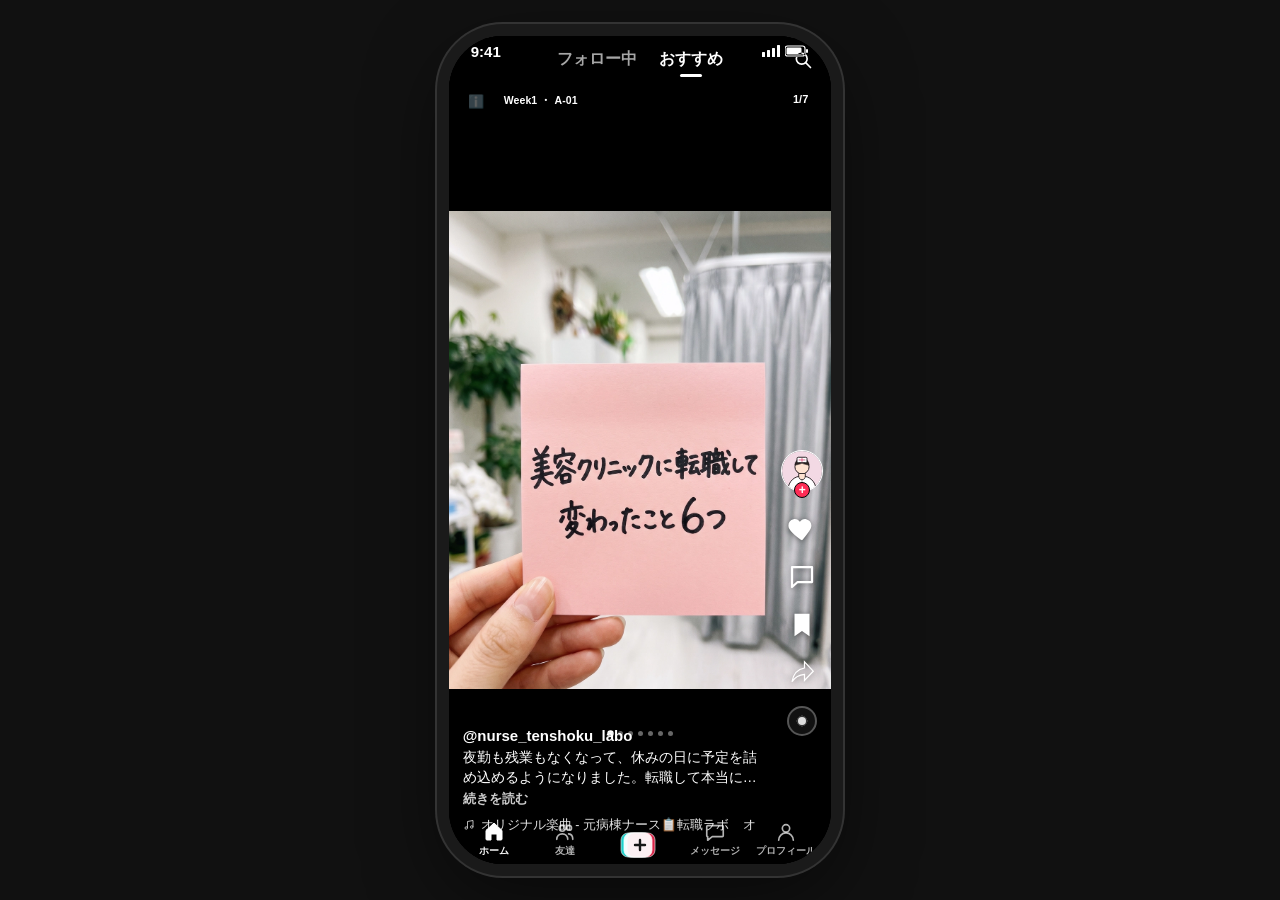
==== index.html @ 7d799288 "publish: site を更新" ====
<!doctype html>
<html lang="ja">
<head>
<meta charset="utf-8">
<title>投稿プレビュー(内部確認用)</title>
<meta name="viewport" content="width=device-width, initial-scale=1, viewport-fit=cover, user-scalable=no">
<meta name="robots" content="noindex, nofollow">
<meta name="apple-mobile-web-app-capable" content="yes">
<meta name="apple-mobile-web-app-status-bar-style" content="black-translucent">
<meta name="theme-color" content="#000000">
<link rel="stylesheet" href="assets/app.css">
</head>
<body>
<div id="app">
  <div id="phone">
    <div id="statusbar" aria-hidden="true">
      <span class="sb-time">9:41</span>
      <span class="sb-icons">
        <svg viewBox="0 0 18 12" width="18" height="12"><rect x="0" y="7" width="3" height="5" rx=".5"/><rect x="5" y="5" width="3" height="7" rx=".5"/><rect x="10" y="3" width="3" height="9" rx=".5"/><rect x="15" y="0" width="3" height="12" rx=".5"/></svg>
        <svg viewBox="0 0 24 12" width="24" height="12"><rect x="0" y="1" width="20" height="10" rx="2.5" fill="none" stroke="currentColor" stroke-width="1.2"/><rect x="1.5" y="2.5" width="15" height="7" rx="1.2"/><rect x="21" y="4" width="2" height="4" rx="1"/></svg>
      </span>
    </div>

    <!-- ===== フィード画面 ===== -->
    <section id="feed-view" class="view">
      <header class="top-tabs" aria-hidden="true">
        <span class="tt-item">フォロー中</span>
        <span class="tt-item tt-active">おすすめ<i class="tt-underline"></i></span>
        <button class="tt-search" aria-label="検索" tabindex="-1">
          <svg viewBox="0 0 24 24" width="20" height="20"><circle cx="10.5" cy="10.5" r="6.5" fill="none" stroke="currentColor" stroke-width="2"/><line x1="15.5" y1="15.5" x2="21" y2="21" stroke="currentColor" stroke-width="2" stroke-linecap="round"/></svg>
        </button>
      </header>

      <button id="info-btn" aria-label="内部情報">ℹ️</button>

      <div id="feed"><!-- posts injected by app.js --></div>

      <nav class="bottom-tabbar" aria-hidden="true">
        <span class="bt-item bt-active">
          <svg viewBox="0 0 24 24" width="24" height="24"><path d="M4 11.5 12 4l8 7.5V20a1 1 0 0 1-1 1h-4v-6H9v6H5a1 1 0 0 1-1-1v-8.5Z" fill="currentColor"/></svg>
          <span class="bt-label">ホーム</span>
        </span>
        <span class="bt-item">
          <svg viewBox="0 0 24 24" width="22" height="22"><circle cx="9" cy="8" r="3.2" fill="none" stroke="currentColor" stroke-width="1.8"/><path d="M3 20c0-3.5 2.7-6 6-6s6 2.5 6 6" fill="none" stroke="currentColor" stroke-width="1.8" stroke-linecap="round"/><path d="M16 14c2.6.3 4.5 2.4 4.5 6" fill="none" stroke="currentColor" stroke-width="1.8" stroke-linecap="round"/><circle cx="16.5" cy="7.5" r="2.6" fill="none" stroke="currentColor" stroke-width="1.8"/></svg>
          <span class="bt-label">友達</span>
        </span>
        <span class="bt-item bt-create" aria-hidden="true">
          <svg viewBox="0 0 40 26" width="40" height="26">
            <rect x="4" y="1" width="28" height="24" rx="7" fill="#fff"/>
            <rect x="1" y="1" width="28" height="24" rx="7" fill="#25F4EE" opacity=".85"/>
            <rect x="7" y="1" width="28" height="24" rx="7" fill="#FE2C55" opacity=".85"/>
            <rect x="4" y="1" width="28" height="24" rx="7" fill="#fff" opacity=".92"/>
            <path d="M20 8v10M15 13h10" stroke="#161616" stroke-width="2.4" stroke-linecap="round"/>
          </svg>
        </span>
        <span class="bt-item">
          <svg viewBox="0 0 24 24" width="22" height="22"><path d="M4 5h16a1 1 0 0 1 1 1v10a1 1 0 0 1-1 1H9l-5 4v-4H4a1 1 0 0 1-1-1V6a1 1 0 0 1 1-1Z" fill="none" stroke="currentColor" stroke-width="1.8" stroke-linejoin="round"/></svg>
          <span class="bt-label">メッセージ</span>
        </span>
        <a href="#/profile" class="bt-item bt-profile" id="tab-profile">
          <svg viewBox="0 0 24 24" width="22" height="22"><circle cx="12" cy="8" r="4" fill="none" stroke="currentColor" stroke-width="1.8"/><path d="M4 21c0-4.4 3.6-8 8-8s8 3.6 8 8" fill="none" stroke="currentColor" stroke-width="1.8" stroke-linecap="round"/></svg>
          <span class="bt-label">プロフィール</span>
        </a>
      </nav>
    </section>

    <!-- ===== プロフィール画面 ===== -->
    <section id="profile-view" class="view">
      <header class="profile-header">
        <a href="#/feed" class="ph-back" aria-label="戻る">
          <svg viewBox="0 0 24 24" width="22" height="22"><path d="M15 5l-7 7 7 7" fill="none" stroke="currentColor" stroke-width="2.2" stroke-linecap="round" stroke-linejoin="round"/></svg>
        </a>
        <span class="ph-title" id="profile-title">プロフィール</span>
        <span class="ph-menu" aria-hidden="true">
          <svg viewBox="0 0 24 24" width="20" height="20"><line x1="4" y1="7" x2="20" y2="7" stroke="currentColor" stroke-width="2" stroke-linecap="round"/><line x1="4" y1="13" x2="20" y2="13" stroke="currentColor" stroke-width="2" stroke-linecap="round"/><line x1="4" y1="19" x2="20" y2="19" stroke="currentColor" stroke-width="2" stroke-linecap="round"/></svg>
        </span>
      </header>
      <div class="profile-body">
        <div class="p-avatar" id="profile-avatar"></div>
        <div class="p-handle" id="profile-handle"></div>
        <div class="p-stats">
          <div class="p-stat"><span class="n">-</span><span class="l">フォロー中</span></div>
          <div class="p-stat"><span class="n">-</span><span class="l">フォロワー</span></div>
          <div class="p-stat"><span class="n">-</span><span class="l">いいね</span></div>
        </div>
        <button class="p-follow" tabindex="-1">フォロー <span class="p-follow-caret">▾</span></button>
        <div class="p-bio" id="profile-bio"></div>
        <div class="p-link" id="profile-link">
          <span class="p-link-icon" aria-hidden="true">🔗</span>
          <span id="profile-link-text"></span>
        </div>
        <div class="p-grid" id="profile-grid"></div>
      </div>
    </section>

    <!-- ===== コメントシート ===== -->
    <div id="comment-sheet" class="sheet">
      <div class="sheet-grabber"></div>
      <header class="sheet-head">
        <span class="sheet-title">コメント</span>
        <button class="sheet-close" data-close="comment" aria-label="閉じる">
          <svg viewBox="0 0 24 24" width="18" height="18"><line x1="5" y1="5" x2="19" y2="19" stroke="currentColor" stroke-width="2" stroke-linecap="round"/><line x1="19" y1="5" x2="5" y2="19" stroke="currentColor" stroke-width="2" stroke-linecap="round"/></svg>
        </button>
      </header>
      <div class="sheet-body" id="comment-body"></div>
      <div class="comment-input-mock">
        <span class="ci-avatar"></span>
        <span class="ci-text">コメントを追加…</span>
      </div>
    </div>

    <!-- ===== ℹ️ 内部情報シート ===== -->
    <div id="info-sheet" class="sheet">
      <div class="sheet-grabber"></div>
      <header class="sheet-head">
        <span class="sheet-title">内部情報</span>
        <button class="sheet-close" data-close="info" aria-label="閉じる">
          <svg viewBox="0 0 24 24" width="18" height="18"><line x1="5" y1="5" x2="19" y2="19" stroke="currentColor" stroke-width="2" stroke-linecap="round"/><line x1="19" y1="5" x2="5" y2="19" stroke="currentColor" stroke-width="2" stroke-linecap="round"/></svg>
        </button>
      </header>
      <div class="sheet-body" id="info-body"></div>
    </div>

    <div id="backdrop"></div>
  </div>
</div>

<script>window.FEED = /*__FEED_DATA__*/{"account": {"handle": "nurse_tenshoku_labo", "display_name": "元病棟ナース📋転職ラボ", "bio": ["病棟5年目→情報発信はじめました", "年収・夜勤・転職時期まで正直にまとめてます", "👇私がお世話になった転職相談👇"], "link_label": "ad-lp1.nurse-recruiting.jp/…", "avatar": "auto", "default_music": "オリジナル楽曲 - 元病棟ナース📋転職ラボ", "default_pinned_comment": null, "posting_note": "TikTok Studio webまたはスマホ「フォトモード」で1枚目=表紙の並び順のまま選択→キャプションをℹ️シートからコピペ→BGMはアプリ内トレンド音源→投稿。 ※Week1はA-01/C-03/B-01/C-05/A-02/B-02の6本(カレンダー順)。"}, "posts": [{"id": "A-01", "caption_body": "夜勤も残業もなくなって、休みの日に予定を詰め込めるようになりました。転職して本当に良かったです🤍✨", "hashtags": ["#美容看護師", "#看護師転職", "#看護師の日常", "#看護師あるある", "#美容クリニック"], "music": null, "pinned_comment": null, "date_label": null, "bg": "black", "title": "美容クリニックに転職して変わった勤務スタイル6選", "ref_label": "参考元: rank2(biyounurse_tenshoku id7576625520595504402・like52,400/save8,967)。差分: 見出し「勝ち組すぎるよ展」は使わず独自の勤務条件見出しに変更、項目は全て新規作成。キャプションも今回rank2型の短文体験談へ差し替え(旧=ハッシュタグのみ・rank4型)。", "batch_label": "Week1 ・ A-01", "type": "image", "images": [{"url": "media/A-01/01.webp?v=9da09de6", "v": "9da09de6"}, {"url": "media/A-01/02.webp?v=7864609f", "v": "7864609f"}, {"url": "media/A-01/03.webp?v=fcd2af24", "v": "fcd2af24"}, {"url": "media/A-01/04.webp?v=f4ade3a0", "v": "f4ade3a0"}, {"url": "media/A-01/05.webp?v=ed6e49d4", "v": "ed6e49d4"}, {"url": "media/A-01/06.webp?v=c3a5547e", "v": "c3a5547e"}, {"url": "media/A-01/07.webp?v=9b262089", "v": "9b262089"}]}, {"id": "C-03", "caption_body": "夜勤明けの、あの感覚。\n抜け殻のような身体を引きずって家に帰る日々を、当たり前だと思っていました。\n\n足はいつもパンパンで、靴を脱いだ瞬間にジンとした痛みだけが残る。\n生理周期もいつの間にかバラバラになっていて、婦人科で「不規則な生活が原因かもしれません」と言われたときは、さすがに驚きました。\n記録をつけている最中、手がかすかに震えていることに気づいた日もあって、「これって普通なのかな」と、ふと怖くなったのを覚えています。\n患者さんの前では平気なふりをしていたのに、更衣室で一人になった途端に涙腺が緩む日が増えていきました。\nそう気づいたんです。身体を壊してまでこの働き方にしがみつく理由は、もう自分にはないんだって。\n\n大手の看護師転職サイトに2社登録しましたが希望と合わず、美容クリニックを7社受けて7社とも不採用という時期もありました。\nそんな時、友達に紹介してもらった美容特化の転職サイトに半信半疑で登録し、担当の方に親身に相談に乗ってもらいながら、正味3週間ほどで内定をいただきました。\n\n今は残業も夜勤もなく、帰宅後に自分の時間ができました。\n習い事を始めたり、友達と予定を合わせたりできるようになって、生理周期も落ち着いてきています。\nあの頃の身体の重さを、今はもう感じていません🥹🤍", "hashtags": [], "music": null, "pinned_comment": null, "date_label": null, "bg": "black", "title": "夜勤明けの身体感覚(むくみ・生理不順・手の震え) Before/After長文", "ref_label": "参考元: rank1(biyounurse_tenshoku id7579172163236777223・like71,600/save6,907)。差分: Before/After構造は踏襲しつつ、身体感覚語彙(むくみ・生理不順・手の震え)の密度を主役にした新規記述。", "batch_label": "Week1 ・ C-03", "type": "image", "images": [{"url": "media/C-03/01.webp?v=e47062cb", "v": "e47062cb"}]}, {"id": "B-01", "caption_body": "病棟にいた頃、休憩60分って書いてあっても、実際に座って食べられたのは10分あるかないかでした。\n美容クリニックに来てから、初めて「休憩ってこういうことだったんだ」って気づいた気がします。\n同じ「休憩60分」の表記でも、中身がこんなに違うんだなって、比べてみて改めて実感しました。", "hashtags": ["#看護師", "#看護師の日常", "#看護師あるある", "#看護師転職", "#美容看護師"], "music": null, "pinned_comment": null, "date_label": null, "bg": "black", "title": "\"休憩60分\"の意味、病棟と美容でこんなに違った", "ref_label": "参考元: koharunrun8 id7583680657184886034(告発投稿・like108/save19)。差分: 病棟単独の告発形式を「病棟vs美容」左右対比のいらすとや図解に変換、逐語引用なしでみおペルソナの描写に置換。", "batch_label": "Week1 ・ B-01", "type": "image", "images": [{"url": "media/B-01/01.webp?v=d33be906", "v": "d33be906"}, {"url": "media/B-01/02.webp?v=6f68a005", "v": "6f68a005"}, {"url": "media/B-01/03.webp?v=ab4fa005", "v": "ab4fa005"}, {"url": "media/B-01/04.webp?v=81f4efb8", "v": "81f4efb8"}, {"url": "media/B-01/05.webp?v=187c5028", "v": "187c5028"}]}, {"id": "C-05", "caption_body": "限界を感じているのに、真っ先に浮かんだのは「辞めます」ではなく、母を悲しませたくないという気持ちでした。\n\n地方の実家から「頑張ってるね」と言われるたびに、しんどいと言えなくなる自分がいました。\n電話越しの母に「大丈夫?」と聞かれるたび、本当は限界に近かったのに「よし、大丈夫。」と自分に言い聞かせて、明るい声で返していました。\n心の中では違うと分かっているのに、その一言がなかなか出てこない。\n本当はしんどい、と言えないまま、誰にも言えない本音だけが胸の奥に溜まっていく感覚がありました。\nそう気づいたんです。誰かの期待より先に、自分の限界を認めてあげないといけないって。\n\n大手の看護師転職サイトに2社登録したものの上手くいかず、美容クリニックを7社受けて7社とも不採用という時期を経て、友達に紹介してもらった美容特化の転職サイトに半信半疑で登録しました。\n担当の方が親身に話を聞いてくれて、正味3週間ほどで内定。\n\n転職してしばらく経ったある日、実家に帰ると母に「最近、表情が明るくなったね」と言われました。\n「よし、大丈夫。」と自分に言い聞かせる回数が、いつの間にか減っていることに気づいたんです🥹🤍\n心配をかけていた分、少しだけ恩返しできた気がしています。", "hashtags": [], "music": null, "pinned_comment": null, "date_label": null, "bg": "black", "title": "親の期待とのすれ違い Before/After長文", "ref_label": "参考元: rank1(id7579172163236777223・like71,600/save6,907)+rank7(koharunrun8 id7575081134472711442・like6,394/save541)。差分: 同じBefore/After構造を使い、対比の主役を「親との関係」に置いた新規記述。", "batch_label": "Week1 ・ C-05", "type": "image", "images": [{"url": "media/C-05/01.webp?v=d214684a", "v": "d214684a"}]}, {"id": "A-02", "caption_body": "病棟にいた頃は、患者さんのために動くのが仕事だと思ってました。\n今は「ありがとう」を直接もらえる瞬間が増えて、\n同じ\"人のためになる仕事\"でも全然違う手応えなんですよね、正直。", "hashtags": ["#美容看護師", "#看護師の日常", "#看護師転職", "#看護師あるある"], "music": null, "pinned_comment": null, "date_label": null, "bg": "black", "title": "美容クリニックで地味に嬉しかったこと5選(お客様対応編)", "ref_label": "参考元: rank2(id7576625520595504402・like52,400/save8,967)+rank9(koharunrun8 id7562480149183106311・like5,978/save951)。差分: 「良かったこと」全般列挙型を、お客様対応エピソード(EP-B2)に絞ったサブテーマへ再構成。", "batch_label": "Week1 ・ A-02", "type": "image", "images": [{"url": "media/A-02/01.webp?v=5a0e49db", "v": "5a0e49db"}, {"url": "media/A-02/02.webp?v=03782972", "v": "03782972"}, {"url": "media/A-02/03.webp?v=8161e4a1", "v": "8161e4a1"}, {"url": "media/A-02/04.webp?v=410c8663", "v": "410c8663"}, {"url": "media/A-02/05.webp?v=aff035f8", "v": "aff035f8"}, {"url": "media/A-02/06.webp?v=f8bd2a2b", "v": "f8bd2a2b"}]}, {"id": "B-02", "caption_body": "病棟にいた頃は、給料日が来ても「今月もこれだけ体を削ったのにな」ってちょっと切なくなってました。\n今は同じ給料日でも、素直に「頑張ってよかった」って思える自分がいます。\n数字そのものより、見た時の気持ちが変わったのが一番大きいかもしれません。", "hashtags": ["#看護師", "#看護師の日常", "#看護師あるある", "#看護師転職", "#美容看護師"], "music": null, "pinned_comment": null, "date_label": null, "bg": "black", "title": "手取りを見て、こんなに気持ちが違うなんて", "ref_label": "参考元: biyounurse_tenshoku id7624486645370293522(中位帯投稿・like463/save70)。差分: 手取り21万→40万の言及を抽出、金額をみお固定値(21.6万→37.8万)に置換し給与明細は描かずいらすとや図解に変換。", "batch_label": "Week1 ・ B-02", "type": "image", "images": [{"url": "media/B-02/01.webp?v=b459599f", "v": "b459599f"}, {"url": "media/B-02/02.webp?v=623f3d7a", "v": "623f3d7a"}, {"url": "media/B-02/03.webp?v=483b6f23", "v": "483b6f23"}, {"url": "media/B-02/04.webp?v=942d3d46", "v": "942d3d46"}, {"url": "media/B-02/05.webp?v=9820ea52", "v": "9820ea52"}]}]};</script>
<script src="assets/app.js"></script>
</body>
</html>
---- assets/app.css ----
/* TikTokプレビューUI — 内部確認ツール(閲覧専用)
   TikTok実アセット(ロゴ・アイコン画像)は一切使用しない。全SVG自作。 */

* { box-sizing: border-box; -webkit-tap-highlight-color: transparent; }

html, body {
  height: 100%;
  margin: 0;
  overflow: hidden;
  overscroll-behavior: none;
  background: #000;
  font-family: -apple-system, BlinkMacSystemFont, "Hiragino Sans", "Hiragino Kaku Gothic ProN", sans-serif;
  color: #fff;
}

#app {
  position: fixed;
  inset: 0;
  background: #000;
}

#phone {
  position: fixed;
  inset: 0;
  background: #000;
  overflow: hidden;
}

/* ============ ステータスバー(ダミー・両モード共通表示) ============ */
#statusbar {
  position: absolute;
  top: 0; left: 0; right: 0;
  height: calc(env(safe-area-inset-top, 0px) + 30px);
  padding: 0 22px;
  padding-top: env(safe-area-inset-top, 0px);
  display: flex;
  align-items: center;
  justify-content: space-between;
  font-size: 15px;
  font-weight: 600;
  color: #fff;
  z-index: 50;
  pointer-events: none;
  mix-blend-mode: difference;
}
#statusbar .sb-icons { display: flex; align-items: center; gap: 5px; }
#statusbar svg { fill: #fff; color: #fff; }

/* ============ ビュー切り替え ============ */
.view {
  position: absolute;
  inset: 0;
  display: none;
  flex-direction: column;
  background: #000;
}
.view.active { display: flex; }

/* ============ フィード ============ */
#feed-view { }

.top-tabs {
  position: absolute;
  top: 0; left: 0; right: 0;
  z-index: 20;
  display: flex;
  align-items: center;
  justify-content: center;
  gap: 22px;
  height: calc(env(safe-area-inset-top, 0px) + 46px);
  padding-top: env(safe-area-inset-top, 0px);
  pointer-events: none;
}
.tt-item {
  position: relative;
  font-size: 15.5px;
  font-weight: 600;
  color: rgba(255,255,255,.65);
  text-shadow: 0 1px 3px rgba(0,0,0,.5);
}
.tt-item.tt-active { color: #fff; font-weight: 700; }
.tt-underline {
  position: absolute;
  left: 50%;
  bottom: -7px;
  transform: translateX(-50%);
  width: 22px;
  height: 3px;
  border-radius: 2px;
  background: #fff;
}
.tt-search {
  position: absolute;
  right: 14px;
  top: calc(env(safe-area-inset-top, 0px) + 10px);
  background: none;
  border: none;
  color: #fff;
  padding: 4px;
  pointer-events: auto;
}
.tt-search svg { filter: drop-shadow(0 1px 3px rgba(0,0,0,.5)); }

#info-btn {
  position: absolute;
  left: 14px;
  top: calc(env(safe-area-inset-top, 0px) + 52px);
  z-index: 25;
  background: rgba(0,0,0,.25);
  border: none;
  border-radius: 50%;
  width: 26px;
  height: 26px;
  font-size: 13px;
  line-height: 1;
  opacity: .38;
  color: #fff;
  display: flex;
  align-items: center;
  justify-content: center;
}
#info-btn:active { opacity: .7; }

#feed {
  position: absolute;
  inset: 0;
  overflow-y: scroll;
  scroll-snap-type: y mandatory;
  overscroll-behavior-y: contain;
  -webkit-overflow-scrolling: touch;
  scrollbar-width: none;
}
#feed::-webkit-scrollbar { display: none; }

.post {
  position: relative;
  width: 100%;
  height: 100%;
  scroll-snap-align: start;
  scroll-snap-stop: always;
  background: #000;
}

.slides {
  position: absolute;
  inset: 0;
  display: flex;
  overflow-x: scroll;
  overflow-y: hidden;
  scroll-snap-type: x mandatory;
  overscroll-behavior-x: contain;
  -webkit-overflow-scrolling: touch;
  scrollbar-width: none;
}
.slides::-webkit-scrollbar { display: none; }

.slide {
  position: relative;
  flex: 0 0 100%;
  width: 100%;
  height: 100%;
  scroll-snap-align: start;
  scroll-snap-stop: always;
  display: flex;
  align-items: center;
  justify-content: center;
  overflow: hidden;
  background: #000;
}
.slide-bgblur {
  position: absolute;
  inset: -5%;
  background-size: cover;
  background-position: center;
  filter: blur(40px) brightness(.45);
  transform: scale(1.05);
  z-index: 0;
}
.slide-media {
  position: relative;
  z-index: 1;
  width: 100%;
  height: 100%;
  object-fit: contain;
  display: block;
  pointer-events: none;
}

/* デスクトップ補助: 画像左右クリックで写真送り */
.nav-zone { position: absolute; top: 0; bottom: 0; width: 34%; z-index: 5; cursor: pointer; display: none; }
.nav-zone.left { left: 0; }
.nav-zone.right { right: 0; }
@media (hover: hover) {
  .nav-zone { display: block; }
}

.page-badge {
  position: absolute;
  top: calc(env(safe-area-inset-top, 0px) + 54px);
  right: 14px;
  z-index: 8;
  background: rgba(0,0,0,.45);
  color: #fff;
  font-size: 11px;
  font-weight: 700;
  padding: 3px 9px;
  border-radius: 999px;
  pointer-events: none;
}

.id-badge {
  position: absolute;
  top: calc(env(safe-area-inset-top, 0px) + 55px);
  left: 46px;
  z-index: 8;
  background: rgba(0,0,0,.45);
  color: #fff;
  font-size: 10.5px;
  font-weight: 700;
  letter-spacing: .01em;
  padding: 3px 9px;
  border-radius: 999px;
  pointer-events: none;
  white-space: nowrap;
}

.dots {
  position: absolute;
  bottom: 128px;
  left: 0; right: 0;
  z-index: 8;
  display: flex;
  justify-content: center;
  gap: 5px;
  pointer-events: none;
}
.dot {
  width: 5px;
  height: 5px;
  border-radius: 50%;
  background: rgba(255,255,255,.4);
  transition: background .15s, transform .15s;
}
.dot.active { background: #fff; transform: scale(1.3); }

/* ============ 右サイドレール ============ */
.rail {
  position: absolute;
  right: 8px;
  bottom: 128px;
  z-index: 9;
  display: flex;
  flex-direction: column;
  align-items: center;
  gap: 18px;
}
.rail-avatar-wrap {
  position: relative;
  width: 42px;
  height: 42px;
  margin-bottom: 4px;
}
.rail-avatar-wrap img {
  width: 42px; height: 42px;
  border-radius: 50%;
  border: 1.5px solid #fff;
  object-fit: cover;
  display: block;
}
.rail-plus {
  position: absolute;
  bottom: -6px; left: 50%;
  transform: translateX(-50%);
  width: 16px; height: 16px;
  border-radius: 50%;
  background: #FE2C55;
  color: #fff;
  font-size: 12px;
  font-weight: 800;
  display: flex; align-items: center; justify-content: center;
  border: 1.5px solid #000;
}
.rail-btn {
  background: none;
  border: none;
  padding: 0;
  width: 30px; height: 30px;
  display: flex; align-items: center; justify-content: center;
  filter: drop-shadow(0 1px 3px rgba(0,0,0,.5));
}
.rail-btn svg path, .rail-btn svg circle { fill: #fff; }
.rail-btn.heart.liked svg path { fill: #FE2C55; }
.rail-btn.comment svg path,
.rail-btn.share svg path { fill: none; stroke: #fff; }
.rail-record {
  width: 30px; height: 30px;
  border-radius: 50%;
  background: radial-gradient(circle at 50% 50%, #333 0 30%, #111 31% 100%);
  border: 2px solid #555;
  display: flex; align-items: center; justify-content: center;
  animation: rail-spin 3.5s linear infinite;
}
.rail-record::after {
  content: '';
  width: 8px; height: 8px;
  border-radius: 50%;
  background: #ddd;
}
@keyframes rail-spin { to { transform: rotate(360deg); } }

/* ============ キャプションエリア ============ */
.caption-area {
  position: absolute;
  left: 14px;
  right: 74px;
  bottom: 30px;
  z-index: 9;
  color: #fff;
}
.cap-handle {
  font-size: 15px;
  font-weight: 700;
  margin-bottom: 4px;
  text-shadow: 0 1px 3px rgba(0,0,0,.5);
}
.cap-text-wrap {
  font-size: 14px;
  line-height: 1.42;
  text-shadow: 0 1px 3px rgba(0,0,0,.5);
}
.cap-text {
  display: -webkit-box;
  -webkit-line-clamp: 2;
  -webkit-box-orient: vertical;
  overflow: hidden;
}
.cap-text.expanded {
  display: block;
  -webkit-line-clamp: unset;
  max-height: 40vh;
  overflow-y: auto;
}
.cap-text .tag { font-weight: 700; }
.cap-toggle {
  margin-top: 2px;
  font-size: 13px;
  font-weight: 600;
  color: rgba(255,255,255,.8);
  background: none;
  border: none;
  padding: 0;
}
.cap-music {
  margin-top: 8px;
  display: flex;
  align-items: center;
  gap: 6px;
  font-size: 12.5px;
  overflow: hidden;
  width: 100%;
}
.cap-music svg { flex-shrink: 0; }
.cap-music-text {
  white-space: nowrap;
  overflow: hidden;
}
.cap-music-text span {
  display: inline-block;
  padding-right: 40px;
}
.cap-music-text.marquee span {
  animation: cap-marquee 9s linear infinite;
}
@keyframes cap-marquee {
  from { transform: translateX(0); }
  to { transform: translateX(-50%); }
}

/* ============ 下部タブバー ============ */
.bottom-tabbar {
  position: absolute;
  left: 0; right: 0; bottom: 0;
  z-index: 20;
  display: flex;
  align-items: flex-end;
  justify-content: space-between;
  padding: 6px 10px calc(env(safe-area-inset-bottom, 0px) + 6px);
  background: linear-gradient(to top, rgba(0,0,0,.55), rgba(0,0,0,0));
}
.bt-item {
  flex: 1;
  display: flex;
  flex-direction: column;
  align-items: center;
  gap: 2px;
  color: rgba(255,255,255,.7);
  text-decoration: none;
}
.bt-item.bt-active { color: #fff; }
.bt-item svg { fill: none; stroke: currentColor; }
.bt-item.bt-active svg path { fill: currentColor; }
.bt-label { font-size: 9.5px; font-weight: 600; }
.bt-create { flex: 1.1; }

/* ============ シート(コメント/内部情報) ============ */
#backdrop {
  position: absolute;
  inset: 0;
  background: rgba(0,0,0,.5);
  z-index: 29;
  opacity: 0;
  pointer-events: none;
  transition: opacity .22s ease;
}
#backdrop.show { opacity: 1; pointer-events: auto; }

.sheet {
  position: absolute;
  left: 0; right: 0; bottom: 0;
  height: 72%;
  z-index: 30;
  background: #161616;
  border-radius: 16px 16px 0 0;
  display: flex;
  flex-direction: column;
  transform: translateY(100%);
  transition: transform .26s cubic-bezier(.2,.7,.3,1);
  padding-bottom: env(safe-area-inset-bottom, 0px);
}
.sheet.open { transform: translateY(0); }
.sheet-grabber {
  width: 36px; height: 4px;
  border-radius: 2px;
  background: rgba(255,255,255,.25);
  margin: 8px auto 4px;
}
.sheet-head {
  position: relative;
  display: flex;
  align-items: center;
  justify-content: center;
  padding: 8px 14px 12px;
  border-bottom: 1px solid rgba(255,255,255,.12);
}
.sheet-title { font-size: 15px; font-weight: 700; }
.sheet-close {
  position: absolute;
  right: 12px; top: 6px;
  background: rgba(255,255,255,.12);
  border: none;
  border-radius: 50%;
  width: 26px; height: 26px;
  color: #fff;
  display: flex; align-items: center; justify-content: center;
}
.sheet-body {
  flex: 1;
  overflow-y: auto;
  padding: 16px;
  -webkit-overflow-scrolling: touch;
}

/* コメントシート内 */
.pinned-comment {
  display: flex;
  gap: 10px;
}
.pc-avatar {
  width: 34px; height: 34px;
  border-radius: 50%;
  object-fit: cover;
  flex-shrink: 0;
}
.pc-body { flex: 1; min-width: 0; }
.pc-pin-label {
  font-size: 11px;
  color: rgba(255,255,255,.5);
  margin-bottom: 3px;
}
.pc-name-row {
  display: flex;
  align-items: center;
  gap: 6px;
  margin-bottom: 3px;
  font-size: 12.5px;
  color: rgba(255,255,255,.75);
  font-weight: 600;
}
.pc-chip {
  font-size: 10.5px;
  font-weight: 700;
  color: rgba(255,255,255,.6);
  background: rgba(255,255,255,.1);
  padding: 1px 7px;
  border-radius: 999px;
}
.pc-text { font-size: 14.5px; line-height: 1.55; }
.pc-heart {
  flex-shrink: 0;
  align-self: flex-start;
  opacity: .55;
}
.comment-empty {
  text-align: center;
  color: rgba(255,255,255,.45);
  font-size: 13.5px;
  padding: 40px 0;
}
.comment-input-mock {
  display: flex;
  align-items: center;
  gap: 10px;
  padding: 10px 14px;
  padding-bottom: calc(10px + env(safe-area-inset-bottom, 0px));
  border-top: 1px solid rgba(255,255,255,.12);
}
.ci-avatar {
  width: 28px; height: 28px;
  border-radius: 50%;
  background: rgba(255,255,255,.15);
  flex-shrink: 0;
}
.ci-text {
  flex: 1;
  font-size: 13.5px;
  color: rgba(255,255,255,.45);
  background: rgba(255,255,255,.08);
  border-radius: 999px;
  padding: 9px 14px;
}

/* 内部情報シート */
.info-block { margin-bottom: 18px; }
.info-label {
  font-size: 11px;
  font-weight: 700;
  letter-spacing: .04em;
  color: rgba(255,255,255,.5);
  text-transform: uppercase;
  margin-bottom: 6px;
}
.info-title { font-size: 15px; font-weight: 700; line-height: 1.5; }
.info-ref { font-size: 13.5px; color: rgba(255,255,255,.8); }
.info-cap-head {
  display: flex;
  align-items: center;
  justify-content: space-between;
  margin-bottom: 6px;
}
.info-copy-btn {
  display: flex;
  align-items: center;
  gap: 4px;
  font-size: 11.5px;
  font-weight: 700;
  color: #FE2C55;
  background: rgba(254,44,85,.14);
  border: none;
  border-radius: 999px;
  padding: 5px 11px;
}
.info-copy-btn.copied { background: #FE2C55; color: #fff; }
.info-caption {
  white-space: pre-wrap;
  word-break: break-word;
  font-size: 13px;
  line-height: 1.8;
  background: rgba(255,255,255,.06);
  border: 1px solid rgba(255,255,255,.1);
  border-radius: 12px;
  padding: 12px 14px;
  max-height: 220px;
  overflow-y: auto;
}
.info-divider {
  border: none;
  border-top: 1px solid rgba(255,255,255,.12);
  margin: 18px 0;
}
.info-note {
  font-size: 12.5px;
  line-height: 1.75;
  color: rgba(255,255,255,.65);
}

/* ============ プロフィール画面 ============ */
.profile-header {
  position: relative;
  display: flex;
  align-items: center;
  justify-content: center;
  height: calc(env(safe-area-inset-top, 0px) + 46px);
  padding-top: env(safe-area-inset-top, 0px);
  flex-shrink: 0;
  border-bottom: 1px solid rgba(255,255,255,.08);
}
.ph-back {
  position: absolute;
  left: 12px;
  color: #fff;
  display: flex;
}
.ph-title { font-size: 15px; font-weight: 700; }
.ph-menu {
  position: absolute;
  right: 14px;
  color: #fff;
}
.profile-body {
  flex: 1;
  overflow-y: auto;
  -webkit-overflow-scrolling: touch;
  padding-bottom: 24px;
}
.p-avatar {
  width: 96px; height: 96px;
  border-radius: 50%;
  margin: 22px auto 10px;
  overflow: hidden;
  background: #222;
}
.p-avatar img { width: 100%; height: 100%; object-fit: cover; }
.p-handle {
  text-align: center;
  font-size: 15px;
  font-weight: 700;
  margin-bottom: 18px;
}
.p-stats {
  display: flex;
  justify-content: center;
  gap: 34px;
  margin-bottom: 18px;
}
.p-stat { text-align: center; }
.p-stat .n { display: block; font-size: 17px; font-weight: 800; }
.p-stat .l { display: block; font-size: 11.5px; color: rgba(255,255,255,.55); margin-top: 2px; }
.p-follow {
  display: block;
  margin: 0 auto 18px;
  background: #FE2C55;
  color: #fff;
  border: none;
  border-radius: 5px;
  font-size: 14.5px;
  font-weight: 700;
  padding: 8px 34px;
}
.p-follow-caret { font-size: 10px; }
.p-bio {
  text-align: center;
  font-size: 13px;
  line-height: 1.7;
  color: rgba(255,255,255,.85);
  padding: 0 24px;
  margin-bottom: 6px;
}
.p-link {
  display: flex;
  align-items: center;
  justify-content: center;
  gap: 5px;
  font-size: 13px;
  font-weight: 600;
  color: rgba(255,255,255,.85);
  margin-bottom: 20px;
}
.p-link-icon { font-size: 12px; }
.p-grid {
  display: grid;
  grid-template-columns: repeat(3, 1fr);
  gap: 1.5px;
  padding: 0 1.5px;
}
.p-tile {
  position: relative;
  aspect-ratio: 3 / 4;
  background: #111;
  overflow: hidden;
}
.p-tile img, .p-tile video {
  width: 100%; height: 100%;
  object-fit: cover;
  display: block;
}
.p-tile-badge {
  position: absolute;
  top: 6px; right: 6px;
  display: flex;
  align-items: center;
  gap: 2px;
  font-size: 10px;
  font-weight: 700;
  color: #fff;
  text-shadow: 0 1px 2px rgba(0,0,0,.6);
}

/* ============ Mac(デスクトップ)表示: スマホ枠 ============ */
@media (min-width: 501px) {
  html, body { overflow: auto; }
  body {
    background: #111;
    display: grid;
    place-items: center;
  }
  #app {
    position: static;
    width: 100%;
    min-height: 100dvh;
    display: grid;
    place-items: center;
    background: #111;
  }
  #phone {
    position: relative;
    inset: auto;
    width: min(390px, calc(92dvh * 390 / 844));
    aspect-ratio: 390 / 844;
    border-radius: 54px;
    box-shadow: 0 0 0 12px #1a1a1a, 0 0 0 14px #333, 0 24px 80px rgba(0,0,0,.6);
  }
  .nav-zone { cursor: pointer; }
}
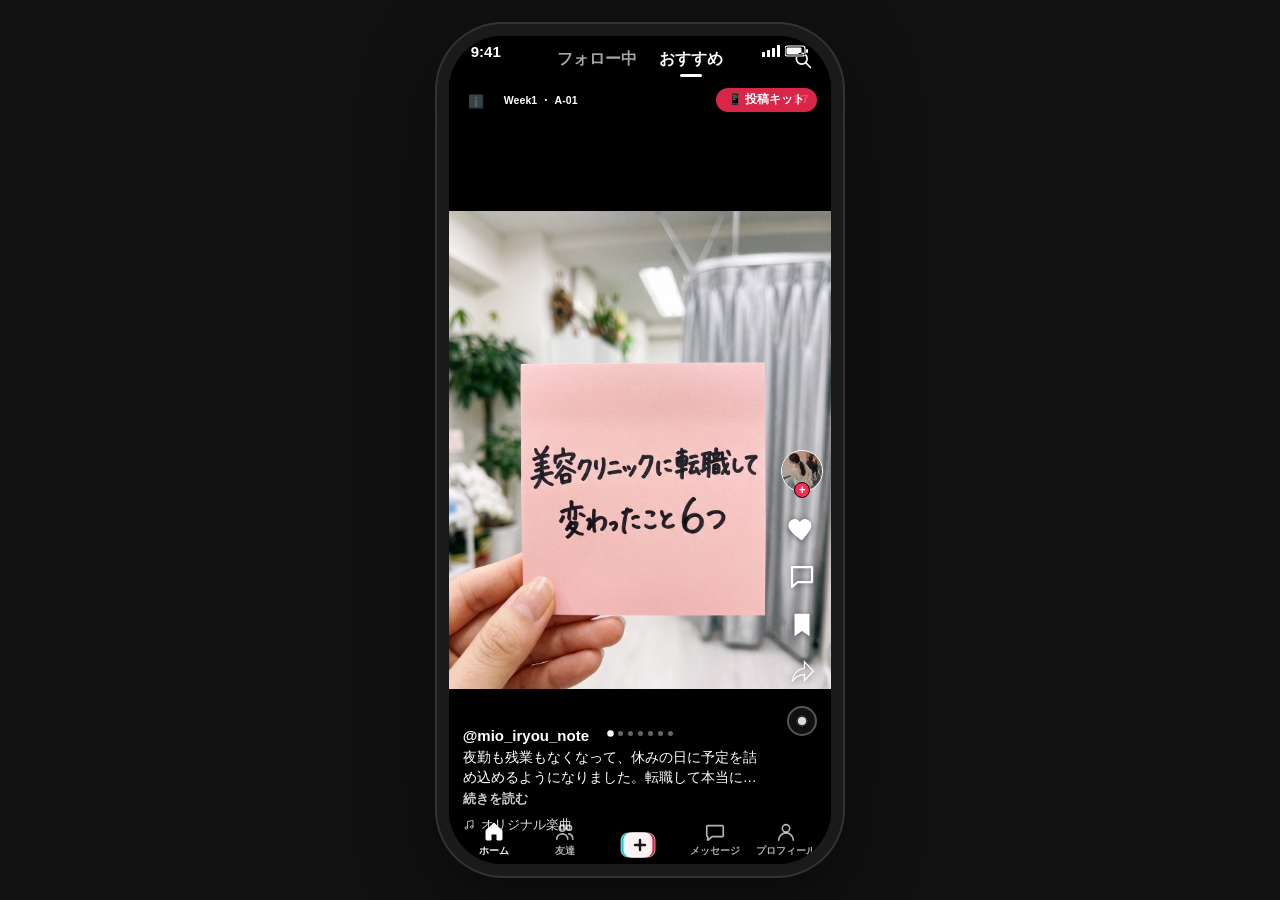
==== commit 191104e3: "publish: site を更新" ====
--- a/index.html
+++ b/index.html
@@ -32,6 +32,7 @@
       </header>
 
       <button id="info-btn" aria-label="内部情報">ℹ️</button>
+      <a id="iphone-kit-link" href="iphone/" aria-label="iPhone投稿キットを開く">📱 投稿キット</a>
 
       <div id="feed"><!-- posts injected by app.js --></div>
 
@@ -125,7 +126,7 @@
   </div>
 </div>
 
-<script>window.FEED = /*__FEED_DATA__*/{"account": {"handle": "nurse_tenshoku_labo", "display_name": "元病棟ナース📋転職ラボ", "bio": ["病棟5年目→情報発信はじめました", "年収・夜勤・転職時期まで正直にまとめてます", "👇私がお世話になった転職相談👇"], "link_label": "ad-lp1.nurse-recruiting.jp/…", "avatar": "auto", "default_music": "オリジナル楽曲 - 元病棟ナース📋転職ラボ", "default_pinned_comment": null, "posting_note": "TikTok Studio webまたはスマホ「フォトモード」で1枚目=表紙の並び順のまま選択→キャプションをℹ️シートからコピペ→BGMはアプリ内トレンド音源→投稿。 ※Week1はA-01/C-03/B-01/C-05/A-02/B-02の6本(カレンダー順)。"}, "posts": [{"id": "A-01", "caption_body": "夜勤も残業もなくなって、休みの日に予定を詰め込めるようになりました。転職して本当に良かったです🤍✨", "hashtags": ["#美容看護師", "#看護師転職", "#看護師の日常", "#看護師あるある", "#美容クリニック"], "music": null, "pinned_comment": null, "date_label": null, "bg": "black", "title": "美容クリニックに転職して変わった勤務スタイル6選", "ref_label": "参考元: rank2(biyounurse_tenshoku id7576625520595504402・like52,400/save8,967)。差分: 見出し「勝ち組すぎるよ展」は使わず独自の勤務条件見出しに変更、項目は全て新規作成。キャプションも今回rank2型の短文体験談へ差し替え(旧=ハッシュタグのみ・rank4型)。", "batch_label": "Week1 ・ A-01", "type": "image", "images": [{"url": "media/A-01/01.webp?v=9da09de6", "v": "9da09de6"}, {"url": "media/A-01/02.webp?v=7864609f", "v": "7864609f"}, {"url": "media/A-01/03.webp?v=fcd2af24", "v": "fcd2af24"}, {"url": "media/A-01/04.webp?v=f4ade3a0", "v": "f4ade3a0"}, {"url": "media/A-01/05.webp?v=ed6e49d4", "v": "ed6e49d4"}, {"url": "media/A-01/06.webp?v=c3a5547e", "v": "c3a5547e"}, {"url": "media/A-01/07.webp?v=9b262089", "v": "9b262089"}]}, {"id": "C-03", "caption_body": "夜勤明けの、あの感覚。\n抜け殻のような身体を引きずって家に帰る日々を、当たり前だと思っていました。\n\n足はいつもパンパンで、靴を脱いだ瞬間にジンとした痛みだけが残る。\n生理周期もいつの間にかバラバラになっていて、婦人科で「不規則な生活が原因かもしれません」と言われたときは、さすがに驚きました。\n記録をつけている最中、手がかすかに震えていることに気づいた日もあって、「これって普通なのかな」と、ふと怖くなったのを覚えています。\n患者さんの前では平気なふりをしていたのに、更衣室で一人になった途端に涙腺が緩む日が増えていきました。\nそう気づいたんです。身体を壊してまでこの働き方にしがみつく理由は、もう自分にはないんだって。\n\n大手の看護師転職サイトに2社登録しましたが希望と合わず、美容クリニックを7社受けて7社とも不採用という時期もありました。\nそんな時、友達に紹介してもらった美容特化の転職サイトに半信半疑で登録し、担当の方に親身に相談に乗ってもらいながら、正味3週間ほどで内定をいただきました。\n\n今は残業も夜勤もなく、帰宅後に自分の時間ができました。\n習い事を始めたり、友達と予定を合わせたりできるようになって、生理周期も落ち着いてきています。\nあの頃の身体の重さを、今はもう感じていません🥹🤍", "hashtags": [], "music": null, "pinned_comment": null, "date_label": null, "bg": "black", "title": "夜勤明けの身体感覚(むくみ・生理不順・手の震え) Before/After長文", "ref_label": "参考元: rank1(biyounurse_tenshoku id7579172163236777223・like71,600/save6,907)。差分: Before/After構造は踏襲しつつ、身体感覚語彙(むくみ・生理不順・手の震え)の密度を主役にした新規記述。", "batch_label": "Week1 ・ C-03", "type": "image", "images": [{"url": "media/C-03/01.webp?v=e47062cb", "v": "e47062cb"}]}, {"id": "B-01", "caption_body": "病棟にいた頃、休憩60分って書いてあっても、実際に座って食べられたのは10分あるかないかでした。\n美容クリニックに来てから、初めて「休憩ってこういうことだったんだ」って気づいた気がします。\n同じ「休憩60分」の表記でも、中身がこんなに違うんだなって、比べてみて改めて実感しました。", "hashtags": ["#看護師", "#看護師の日常", "#看護師あるある", "#看護師転職", "#美容看護師"], "music": null, "pinned_comment": null, "date_label": null, "bg": "black", "title": "\"休憩60分\"の意味、病棟と美容でこんなに違った", "ref_label": "参考元: koharunrun8 id7583680657184886034(告発投稿・like108/save19)。差分: 病棟単独の告発形式を「病棟vs美容」左右対比のいらすとや図解に変換、逐語引用なしでみおペルソナの描写に置換。", "batch_label": "Week1 ・ B-01", "type": "image", "images": [{"url": "media/B-01/01.webp?v=d33be906", "v": "d33be906"}, {"url": "media/B-01/02.webp?v=6f68a005", "v": "6f68a005"}, {"url": "media/B-01/03.webp?v=ab4fa005", "v": "ab4fa005"}, {"url": "media/B-01/04.webp?v=81f4efb8", "v": "81f4efb8"}, {"url": "media/B-01/05.webp?v=187c5028", "v": "187c5028"}]}, {"id": "C-05", "caption_body": "限界を感じているのに、真っ先に浮かんだのは「辞めます」ではなく、母を悲しませたくないという気持ちでした。\n\n地方の実家から「頑張ってるね」と言われるたびに、しんどいと言えなくなる自分がいました。\n電話越しの母に「大丈夫?」と聞かれるたび、本当は限界に近かったのに「よし、大丈夫。」と自分に言い聞かせて、明るい声で返していました。\n心の中では違うと分かっているのに、その一言がなかなか出てこない。\n本当はしんどい、と言えないまま、誰にも言えない本音だけが胸の奥に溜まっていく感覚がありました。\nそう気づいたんです。誰かの期待より先に、自分の限界を認めてあげないといけないって。\n\n大手の看護師転職サイトに2社登録したものの上手くいかず、美容クリニックを7社受けて7社とも不採用という時期を経て、友達に紹介してもらった美容特化の転職サイトに半信半疑で登録しました。\n担当の方が親身に話を聞いてくれて、正味3週間ほどで内定。\n\n転職してしばらく経ったある日、実家に帰ると母に「最近、表情が明るくなったね」と言われました。\n「よし、大丈夫。」と自分に言い聞かせる回数が、いつの間にか減っていることに気づいたんです🥹🤍\n心配をかけていた分、少しだけ恩返しできた気がしています。", "hashtags": [], "music": null, "pinned_comment": null, "date_label": null, "bg": "black", "title": "親の期待とのすれ違い Before/After長文", "ref_label": "参考元: rank1(id7579172163236777223・like71,600/save6,907)+rank7(koharunrun8 id7575081134472711442・like6,394/save541)。差分: 同じBefore/After構造を使い、対比の主役を「親との関係」に置いた新規記述。", "batch_label": "Week1 ・ C-05", "type": "image", "images": [{"url": "media/C-05/01.webp?v=d214684a", "v": "d214684a"}]}, {"id": "A-02", "caption_body": "病棟にいた頃は、患者さんのために動くのが仕事だと思ってました。\n今は「ありがとう」を直接もらえる瞬間が増えて、\n同じ\"人のためになる仕事\"でも全然違う手応えなんですよね、正直。", "hashtags": ["#美容看護師", "#看護師の日常", "#看護師転職", "#看護師あるある"], "music": null, "pinned_comment": null, "date_label": null, "bg": "black", "title": "美容クリニックで地味に嬉しかったこと5選(お客様対応編)", "ref_label": "参考元: rank2(id7576625520595504402・like52,400/save8,967)+rank9(koharunrun8 id7562480149183106311・like5,978/save951)。差分: 「良かったこと」全般列挙型を、お客様対応エピソード(EP-B2)に絞ったサブテーマへ再構成。", "batch_label": "Week1 ・ A-02", "type": "image", "images": [{"url": "media/A-02/01.webp?v=5a0e49db", "v": "5a0e49db"}, {"url": "media/A-02/02.webp?v=03782972", "v": "03782972"}, {"url": "media/A-02/03.webp?v=8161e4a1", "v": "8161e4a1"}, {"url": "media/A-02/04.webp?v=410c8663", "v": "410c8663"}, {"url": "media/A-02/05.webp?v=aff035f8", "v": "aff035f8"}, {"url": "media/A-02/06.webp?v=f8bd2a2b", "v": "f8bd2a2b"}]}, {"id": "B-02", "caption_body": "病棟にいた頃は、給料日が来ても「今月もこれだけ体を削ったのにな」ってちょっと切なくなってました。\n今は同じ給料日でも、素直に「頑張ってよかった」って思える自分がいます。\n数字そのものより、見た時の気持ちが変わったのが一番大きいかもしれません。", "hashtags": ["#看護師", "#看護師の日常", "#看護師あるある", "#看護師転職", "#美容看護師"], "music": null, "pinned_comment": null, "date_label": null, "bg": "black", "title": "手取りを見て、こんなに気持ちが違うなんて", "ref_label": "参考元: biyounurse_tenshoku id7624486645370293522(中位帯投稿・like463/save70)。差分: 手取り21万→40万の言及を抽出、金額をみお固定値(21.6万→37.8万)に置換し給与明細は描かずいらすとや図解に変換。", "batch_label": "Week1 ・ B-02", "type": "image", "images": [{"url": "media/B-02/01.webp?v=b459599f", "v": "b459599f"}, {"url": "media/B-02/02.webp?v=623f3d7a", "v": "623f3d7a"}, {"url": "media/B-02/03.webp?v=483b6f23", "v": "483b6f23"}, {"url": "media/B-02/04.webp?v=942d3d46", "v": "942d3d46"}, {"url": "media/B-02/05.webp?v=9820ea52", "v": "9820ea52"}]}]};</script>
+<script>window.FEED = /*__FEED_DATA__*/{"account": {"handle": "mio_iryou_note", "display_name": "みお🏥美容看護師", "bio": ["都内の美容看護師🏥", "病棟3年目→美容クリニックへ転職", "👇私がお世話になった転職相談👇"], "link_label": "", "avatar": "assets/avatar_persona.webp?v=3bbea24d", "default_music": "オリジナル楽曲", "default_pinned_comment": null, "posting_note": "TikTok Studio webまたはスマホ「フォトモード」で1枚目=表紙の並び順のまま選択→キャプションをℹ️シートからコピペ→BGMはアプリ内トレンド音源→投稿。 ※投稿順=A-01→C-03→B-01→C-05→B-02の5本(A-02は投稿対象外)。iPhoneでの手順は /iphone/ ページ参照。", "_account_pivot_note": "2026-07-19: 旧「元病棟ナース📋転職ラボ」(三人称キュレーター案)はFable裁定(ACCOUNT_DESIGN_2026-07-16.md §1-1)により一人称ペルソナ「みお」案へ置き換え済み。avatar=persona_iconはbuild.pyがproduction/account/icon_back_2.pngを解決する予約値。"}, "posts": [{"id": "A-01", "caption_body": "夜勤も残業もなくなって、休みの日に予定を詰め込めるようになりました。転職して本当に良かったです🤍✨", "hashtags": ["#美容看護師", "#看護師転職", "#看護師の日常", "#看護師あるある", "#美容クリニック"], "music": null, "pinned_comment": null, "date_label": null, "bg": "black", "title": "美容クリニックに転職して変わった勤務スタイル6選", "ref_label": "参考元: rank2(biyounurse_tenshoku id7576625520595504402・like52,400/save8,967)。差分: 見出し「勝ち組すぎるよ展」は使わず独自の勤務条件見出しに変更、項目は全て新規作成。キャプションも今回rank2型の短文体験談へ差し替え(旧=ハッシュタグのみ・rank4型)。", "batch_label": "Week1 ・ A-01", "status_note": null, "type": "image", "images": [{"url": "media/A-01/01.webp?v=9da09de6", "v": "9da09de6"}, {"url": "media/A-01/02.webp?v=7864609f", "v": "7864609f"}, {"url": "media/A-01/03.webp?v=fcd2af24", "v": "fcd2af24"}, {"url": "media/A-01/04.webp?v=f4ade3a0", "v": "f4ade3a0"}, {"url": "media/A-01/05.webp?v=ed6e49d4", "v": "ed6e49d4"}, {"url": "media/A-01/06.webp?v=c3a5547e", "v": "c3a5547e"}, {"url": "media/A-01/07.webp?v=9b262089", "v": "9b262089"}]}, {"id": "C-03", "caption_body": "夜勤明けの、あの感覚。\n抜け殻のような身体を引きずって家に帰る日々を、当たり前だと思っていました。\n\n足はいつもパンパンで、靴を脱いだ瞬間にジンとした痛みだけが残る。\n生理周期もいつの間にかバラバラになっていて、婦人科で「不規則な生活が原因かもしれません」と言われたときは、さすがに驚きました。\n記録をつけている最中、手がかすかに震えていることに気づいた日もあって、「これって普通なのかな」と、ふと怖くなったのを覚えています。\nそれでも、まだ大丈夫だと思い込もうとしていました。\n患者さんの前では平気なふりをしていたのに、更衣室で一人になった途端に涙腺が緩む日が増えていきました。\nそう気づいたんです。身体を壊してまでこの働き方にしがみつく理由は、もう自分にはないんだって。\n正直、半分諦めかけていたんです。\n\n大手の看護師転職サイトに2社登録しましたが希望と合わず、美容クリニックを7社受けて7社とも不採用という時期もありました。\nそんな時、友達に紹介してもらった美容特化の転職サイトに半信半疑で登録し、担当の方に親身に相談に乗ってもらいながら、正味3週間ほどで内定をいただきました。\n\n今は残業も夜勤もなく、帰宅後に自分の時間ができています。\n習い事を始めたり、友達と予定を合わせたりできるようになって、生理周期も落ち着いてきています。\nあの頃の身体の重さを、今はもう感じていません🥹🤍", "hashtags": ["#看護師", "#看護師の日常", "#看護師転職", "#美容看護師"], "music": null, "pinned_comment": null, "date_label": null, "bg": "black", "title": "夜勤明けの身体感覚(むくみ・生理不順・手の震え) Before/After長文", "ref_label": "参考元: rank1(biyounurse_tenshoku id7579172163236777223・like71,600/save6,907)。差分: Before/After構造は踏襲しつつ、身体感覚語彙(むくみ・生理不順・手の震え)の密度を主役にした新規記述。", "batch_label": "Week1 ・ C-03", "status_note": null, "type": "image", "images": [{"url": "media/C-03/01.webp?v=ba831fd5", "v": "ba831fd5"}]}, {"id": "B-01", "caption_body": "病棟にいた頃、休憩60分って書いてあっても、実際に座って食べられたのは10分あるかないかでした。\n美容クリニックに来てから、初めて「休憩ってこういうことだったんだ」って気づいた気がします。\n同じ「休憩60分」の表記でも、中身がこんなに違うんだなって、比べてみて改めて実感しました。", "hashtags": ["#看護師", "#看護師の日常", "#看護師転職"], "music": null, "pinned_comment": null, "date_label": null, "bg": "black", "title": "\"休憩60分\"の意味、病棟と美容でこんなに違った", "ref_label": "参考元: koharunrun8 id7583680657184886034(告発投稿・like108/save19)。差分: 病棟単独の告発形式を「病棟vs美容」左右対比のいらすとや図解に変換、逐語引用なしでみおペルソナの描写に置換。", "batch_label": "Week1 ・ B-01", "status_note": null, "type": "image", "images": [{"url": "media/B-01/01.webp?v=d33be906", "v": "d33be906"}, {"url": "media/B-01/02.webp?v=0f2a541b", "v": "0f2a541b"}, {"url": "media/B-01/03.webp?v=a5f7cffa", "v": "a5f7cffa"}, {"url": "media/B-01/04.webp?v=a3151eae", "v": "a3151eae"}, {"url": "media/B-01/05.webp?v=0217ab53", "v": "0217ab53"}]}, {"id": "C-05", "caption_body": "限界を感じているのに、真っ先に浮かんだのは「辞めます」ではなく、母を悲しませたくないという気持ちでした。\n\n地方の実家から「頑張ってるね」と言われるたびに、しんどいと言えなくなる自分がいました。\nけれど、弱音を吐くのは苦手でした。\n電話越しの母に「大丈夫?」と聞かれるたび、本当は限界に近かったのに「よし、大丈夫。」と自分に言い聞かせて、明るい声で返していました。\n心の中では違うと分かっているのに、その一言がなかなか出てこない。\n本当はしんどい、と言えないまま、誰にも言えない本音だけが胸の奥に溜まっていく感覚がありました。\nそう気づいたんです。誰かの期待より先に、自分の限界を認めてあげないといけないって。\nそれでも、なかなか一歩を踏み出せずにいたんです。\n\n大手の看護師転職サイトに2社登録したものの上手くいかず、美容クリニックを7社受けて7社とも不採用という時期もありました。\nそんな時、友達に紹介してもらった美容特化の転職サイトに半信半疑で登録しました。\n担当の方が親身に話を聞いてくれて、正味3週間ほどで内定。\n\n転職してしばらく経ったある日、実家に帰ると母に「最近、表情が明るくなったね」と言われました。\n「よし、大丈夫。」と自分に言い聞かせる回数が、いつの間にか減っていることに気づいたんです🥹🤍\n心配をかけていた分、少しだけ恩返しできた気がしています。", "hashtags": ["#看護師", "#看護師の日常", "#看護師転職", "#美容看護師", "#看護師あるある"], "music": null, "pinned_comment": null, "date_label": null, "bg": "black", "title": "親の期待とのすれ違い Before/After長文", "ref_label": "参考元: rank1(id7579172163236777223・like71,600/save6,907)+rank7(koharunrun8 id7575081134472711442・like6,394/save541)。差分: 同じBefore/After構造を使い、対比の主役を「親との関係」に置いた新規記述。", "batch_label": "Week1 ・ C-05", "status_note": null, "type": "image", "images": [{"url": "media/C-05/01.webp?v=6501125e", "v": "6501125e"}]}, {"id": "B-02", "caption_body": "病棟にいた頃は、給料日が来ても「今月もこれだけ体を削ったのにな」ってちょっと切なくなってました。\n今は同じ給料日でも、素直に「頑張ってよかった」って思える自分がいます。\n数字そのものより、見た時の気持ちが変わったのが一番大きいかもしれません。", "hashtags": [], "music": null, "pinned_comment": null, "date_label": null, "bg": "black", "title": "手取りを見て、こんなに気持ちが違うなんて", "ref_label": "参考元: biyounurse_tenshoku id7624486645370293522(中位帯投稿・like463/save70)。差分: 手取り21万→40万の言及を抽出、金額をみお固定値(21.6万→37.8万)に置換し給与明細は描かずいらすとや図解に変換。", "batch_label": "Week1 ・ B-02", "status_note": null, "type": "image", "images": [{"url": "media/B-02/01.webp?v=eea49f63", "v": "eea49f63"}, {"url": "media/B-02/02.webp?v=7133bd18", "v": "7133bd18"}, {"url": "media/B-02/03.webp?v=263b1736", "v": "263b1736"}, {"url": "media/B-02/04.webp?v=31846ed7", "v": "31846ed7"}, {"url": "media/B-02/05.webp?v=ecfea4d9", "v": "ecfea4d9"}]}]};</script>
 <script src="assets/app.js"></script>
 </body>
 </html>
--- a/assets/app.css
+++ b/assets/app.css
@@ -120,6 +120,26 @@
   justify-content: center;
 }
 #info-btn:active { opacity: .7; }
+
+#iphone-kit-link {
+  position: absolute;
+  right: 14px;
+  top: calc(env(safe-area-inset-top, 0px) + 52px);
+  z-index: 25;
+  background: rgba(254,44,85,.85);
+  color: #fff;
+  border: none;
+  border-radius: 999px;
+  padding: 6px 12px;
+  font-size: 11.5px;
+  font-weight: 700;
+  line-height: 1;
+  text-decoration: none;
+  display: flex;
+  align-items: center;
+  box-shadow: 0 2px 10px rgba(0,0,0,.35);
+}
+#iphone-kit-link:active { opacity: .8; }
 
 #feed {
   position: absolute;
@@ -541,6 +561,17 @@
 }
 .info-title { font-size: 15px; font-weight: 700; line-height: 1.5; }
 .info-ref { font-size: 13.5px; color: rgba(255,255,255,.8); }
+.info-status-block { margin-bottom: 14px; }
+.info-status {
+  font-size: 13.5px;
+  font-weight: 700;
+  line-height: 1.6;
+  color: #ffb020;
+  background: rgba(255,176,32,.14);
+  border: 1px solid rgba(255,176,32,.4);
+  border-radius: 10px;
+  padding: 10px 12px;
+}
 .info-cap-head {
   display: flex;
   align-items: center;
